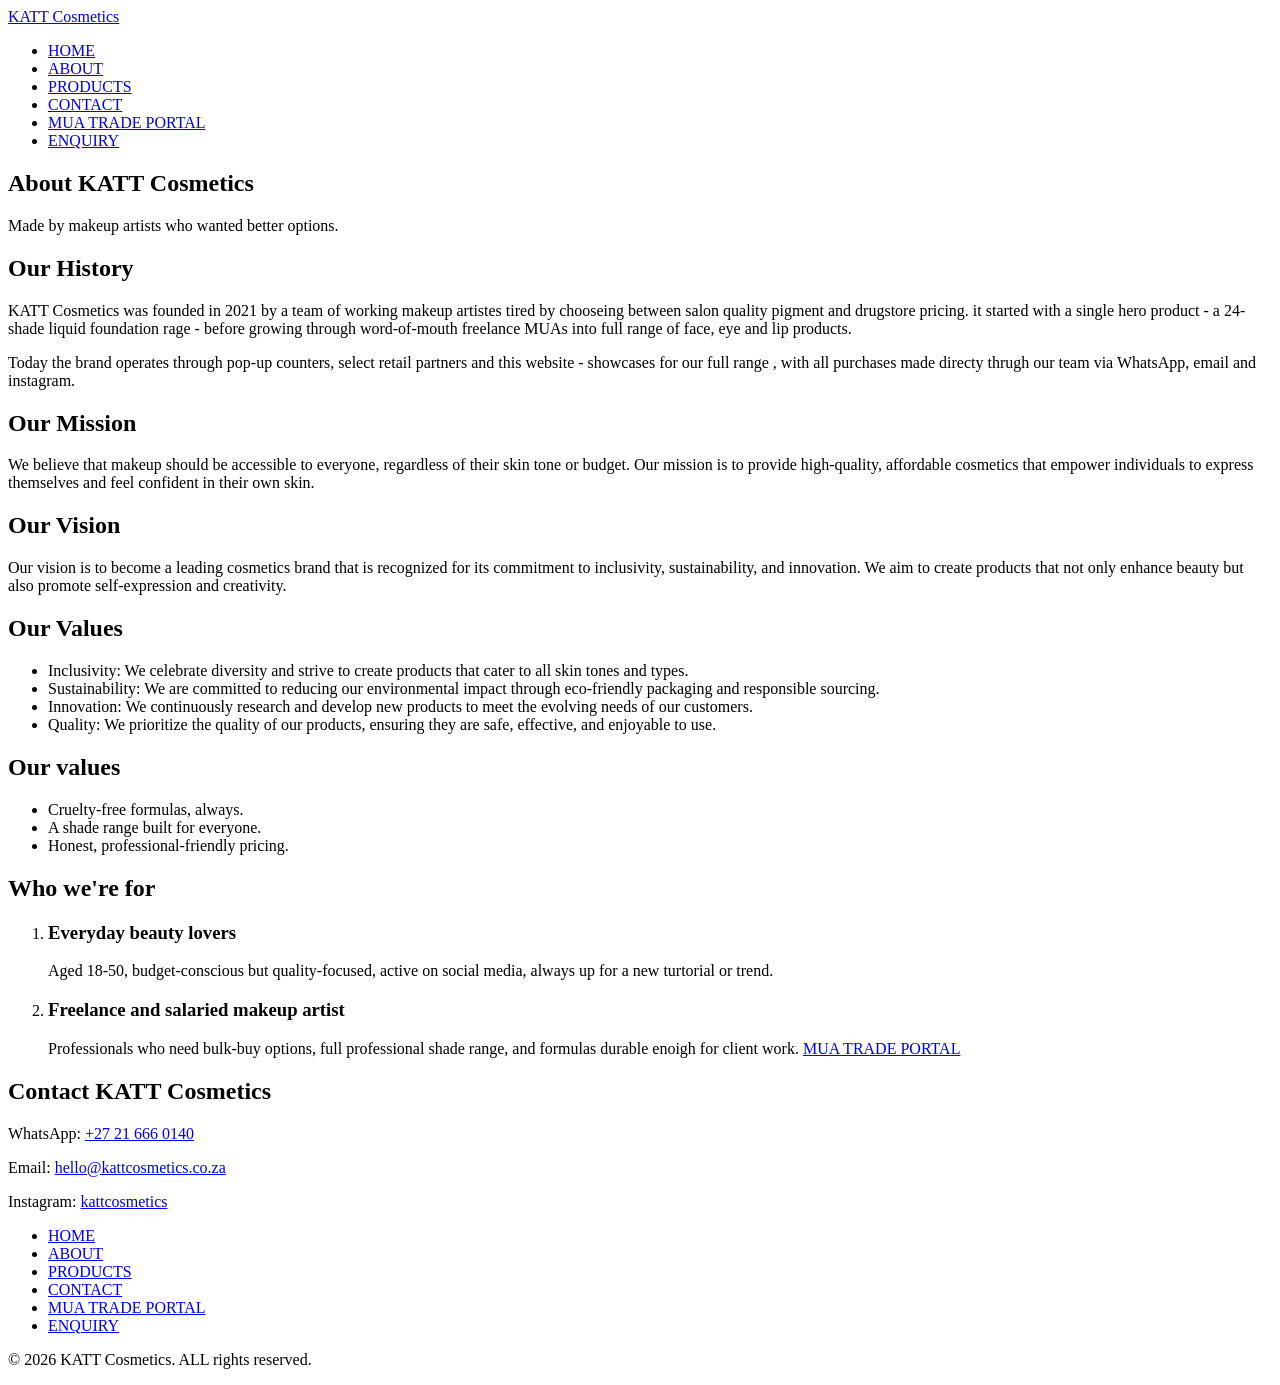
==== pages/about.html @ a2c9acd8 "Fix navigation paths and add wishlist functionality in the folder pages i add the html code for my w" ====
<!DOCTYPE html>
<html lang="en">
<head>
    <meta charset="UTF-8">
    <meta name="viewport" content="width=device-width, initial-scale=1.0">
    <title>About Us KATT COSmetics</title>
    <meta name="description" content="About KATT Cosmetics - our story, our mission, and our values"/>
</head>
<body>
    <header>
        <a href="/index.html">KATT Cosmetics</a>
        <nav aria-label="Primary navigation">
            <ul>
                <li><a href="../index.html">HOME</a></li>
                <li><a href="about.html" aria-current="page">ABOUT</a></li>
                <li><a href="product.html">PRODUCTS</a></li>
                <li><a href="contact.html">CONTACT</a></li>
                <li><a href="muatradeportal.html">MUA TRADE PORTAL</a></li>
                <li><a href="enquiry.html">ENQUIRY</a></li>
            </ul>
        </nav>
    </header>
    <main>
        <section aria-labelledby="about-heading">
            <h1 if="about-heading">About KATT Cosmetics</h1>
            <p>Made by makeup artists who wanted better options.</p>
        </section>
        <section aria-labelledby="history-heading">
            <h2 if="history-heding">Our History</h2>
            <p>KATT Cosmetics was founded in 2021 by a team of working makeup artistes tired by chooseing between salon quality pigment and drugstore pricing. it started with a single hero product - a 24-shade liquid foundation rage - before growing through word-of-mouth freelance MUAs into full range of face, eye and lip products.</p>
                <p>
                    Today the brand operates through pop-up counters, select retail partners and this website - showcases for our full range , with all purchases made directy thrugh our team via WhatsApp, email and instagram.
                </p>
        </section>
        <section aria-labelledby="mission-heading">
            <h2 if="mission-heading">Our Mission</h2>
            <p>We believe that makeup should be accessible to everyone, regardless of their skin tone or budget. Our mission is to provide high-quality, affordable cosmetics that empower individuals to express themselves and feel confident in their own skin.</p>
        </section>
        <section aria-labelledby="vision-heading">
            <h2 if="vision-heading">Our Vision</h2>
            <p>Our vision is to become a leading cosmetics brand that is recognized for its commitment to inclusivity, sustainability, and innovation. We aim to create products that not only enhance beauty but also promote self-expression and creativity.</p>
        </section>
        <section aria-labelledby="values-heading">
            <h2 if="values-heading">Our Values</h2>
            <ul>
                <li>Inclusivity: We celebrate diversity and strive to create products that cater to all skin tones and types.</li>
                <li>Sustainability: We are committed to reducing our environmental impact through eco-friendly packaging and responsible sourcing.</li>
                <li>Innovation: We continuously research and develop new products to meet the evolving needs of our customers.</li>
                <li>Quality: We prioritize the quality of our products, ensuring they are safe, effective, and enjoyable to use.</li>
            </ul>
        </section>
        <section aria-labelledby="audience-heading">
            <h2 id="values-heading">Our values</h2>
            <ul>
                <li>
                    Cruelty-free formulas, always.
                </li>
                <li>
                    A shade range built for everyone.
                </li>
                <li>
                    Honest, professional-friendly pricing.
                </li>
            </ul>
            
        </section>
        <section aria-labelledby="=audience-heading">
            <h2 id="audience-heading">Who we're for</h2>
            <ol>
                <li>
                    <article>
                        <h3>Everyday beauty lovers</h3>
                        <p>Aged 18-50, budget-conscious but quality-focused, active on social media, always up for a new turtorial or trend.</p>
                    </article>
                </li>
                <li>
                    <article>
                        <h3>Freelance and salaried makeup artist</h3>
                        <p>
                            Professionals who need bulk-buy options, full professional shade range, and formulas durable enoigh for client work. <a href="pages/muatradeportal.html">MUA TRADE PORTAL</a>
                        </p>
                    </article>
                </li>
            </ol>
        </section>
        <main>
            <footer>
                <section aria-labelledby="footer-contact-heading">
                    <h2 id="footer-contact-heading">Contact KATT Cosmetics</h2>
                    <p>
                        WhatsApp: <a href="https://wa.me/27216660140">+27 21 666 0140</a>
                    </p>
                    <p>Email: <a href="malito:hello@kattcosmetics.co.za">hello@kattcosmetics.co.za</a>
                    </p>
                    <p>Instagram: <a href="https://www.instagram.com/kattcosmetics">kattcosmetics</a></p>
                </section>
                <nav aria-labelledby="Footer navigation">
                    <ul>
                        <li><a href="/index.html">HOME</a></li>
                       <li><a href="about.html">ABOUT</a></li>
                       <li><a href="product.html">PRODUCTS</a></li>
                       <li><a href="contact.html">CONTACT</a></li>
                       <li><a href="muatradeportal.html">MUA TRADE PORTAL</a></li>
                       <li><a href="enquiry.html">ENQUIRY</a></li>
                
                    </ul>
                </nav>
                <p>&copy; 2026 KATT Cosmetics. ALL rights reserved.</p>
            </footer>
            <script src="../assets/js/wishlist.js"></script>
        </main>
        
</body>
</html>
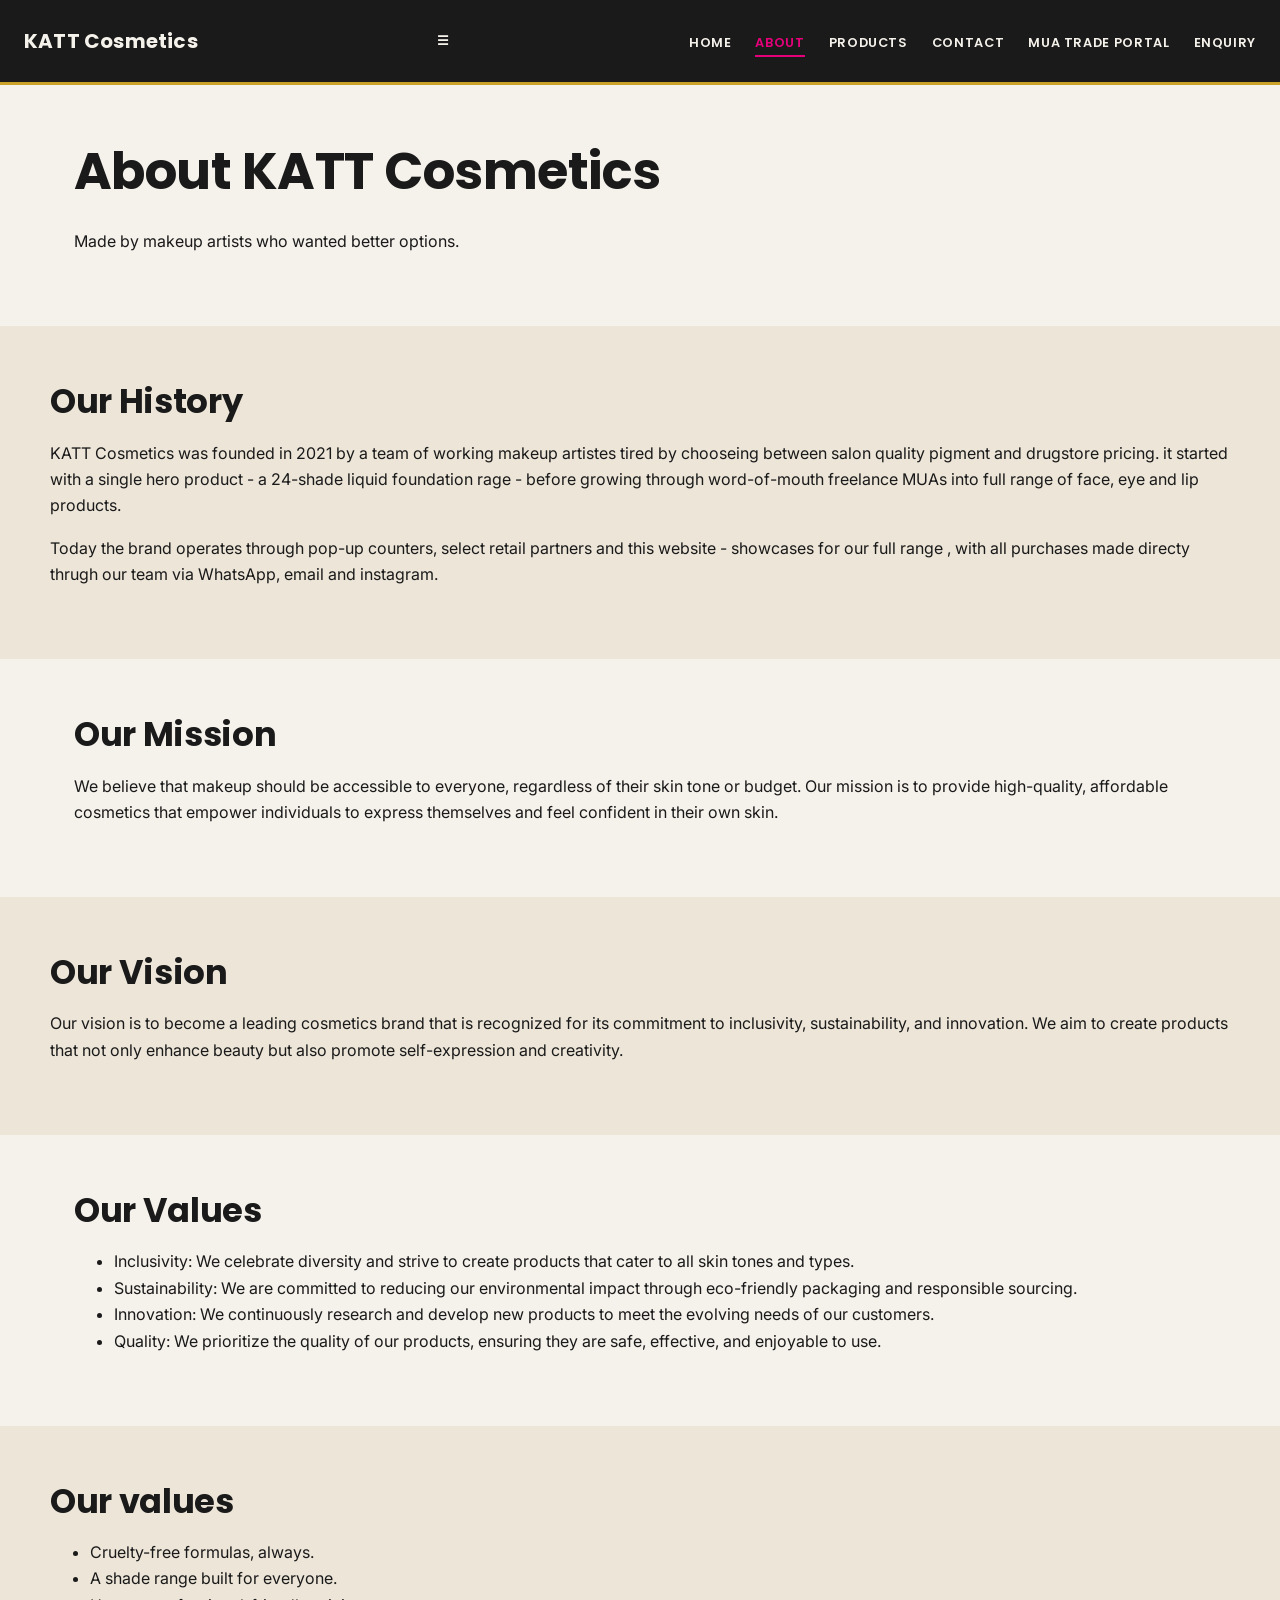
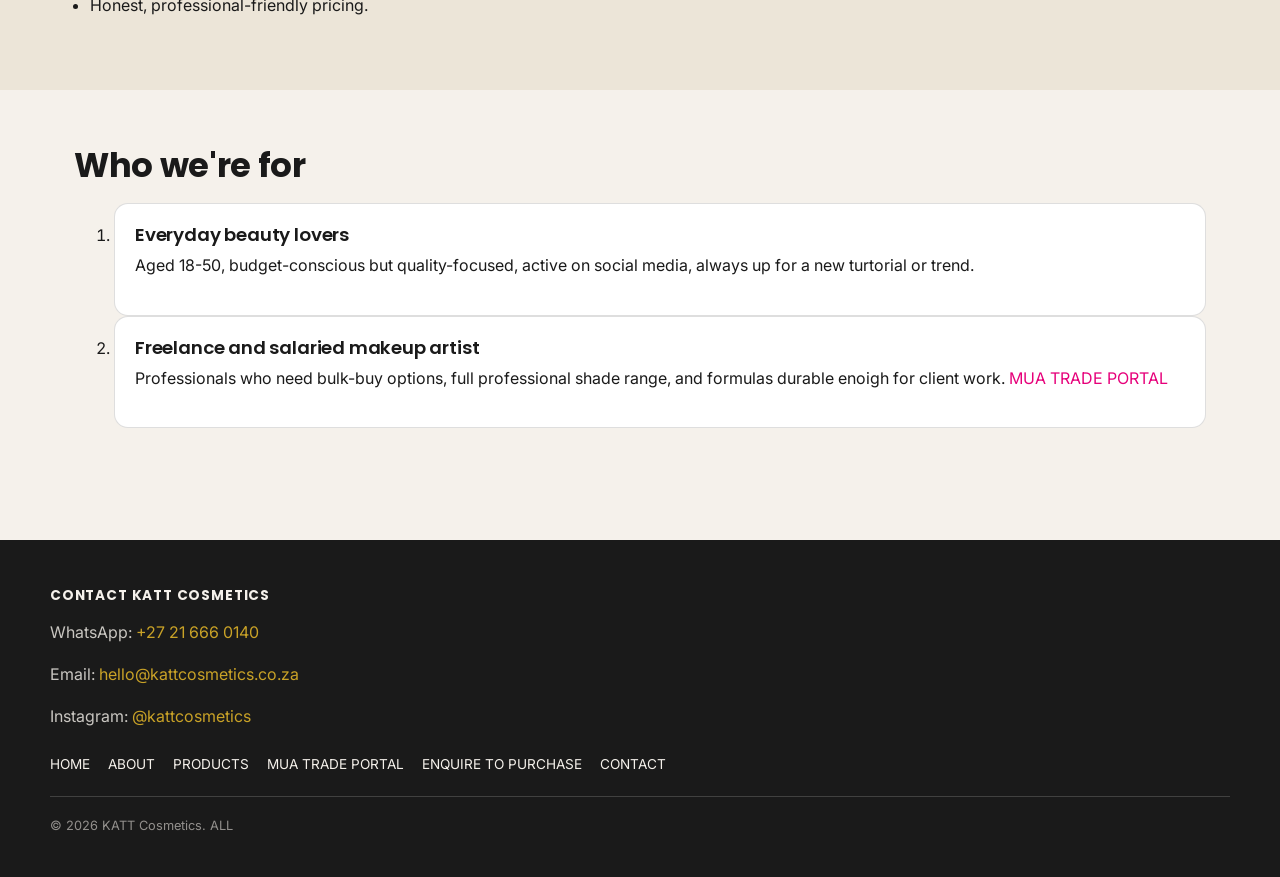
==== commit 0ebbc04c: "fixed part 1 mistakes and continued with part 2 KATT cosmetics" ====
--- a/pages/about.html
+++ b/pages/about.html
@@ -5,11 +5,17 @@
     <meta name="viewport" content="width=device-width, initial-scale=1.0">
     <title>About Us KATT COSmetics</title>
     <meta name="description" content="About KATT Cosmetics - our story, our mission, and our values"/>
+    <link rel="preconnect" href="https://fonts.googleapis.com">
+    <link href="https://fonts.googleapis.com/css2?family=Poppins:wght@600;700&family=Inter:wght@400;500;600&display=swap" rel="stylesheet">
+    <link rel="stylesheet" href="../assets/css/style.css">
 </head>
 <body>
+    <!-- ============ HEADER: site logo + primary navigation ============ -->
     <header>
-        <a href="/index.html">KATT Cosmetics</a>
-        <nav aria-label="Primary navigation">
+        <a href="../index.html">KATT Cosmetics</a>
+        <!-- Hamburger button: hidden on desktop, shown below the 768px breakpoint (see CSS) -->
+        <button type="button" class="nav-toggle" aria-label="Toggle navigation" aria-expanded="false" aria-controls="primary-nav">☰</button>
+        <nav aria-label="Primary navigation" id="primary-nav">
             <ul>
                 <li><a href="../index.html">HOME</a></li>
                 <li><a href="about.html" aria-current="page">ABOUT</a></li>
@@ -21,10 +27,12 @@
         </nav>
     </header>
     <main>
+        <!-- INTRO: short one-line brand statement -->
         <section aria-labelledby="about-heading">
             <h1 if="about-heading">About KATT Cosmetics</h1>
             <p>Made by makeup artists who wanted better options.</p>
         </section>
+        <!-- HISTORY: founding story, 2021 -> today -->
         <section aria-labelledby="history-heading">
             <h2 if="history-heding">Our History</h2>
             <p>KATT Cosmetics was founded in 2021 by a team of working makeup artistes tired by chooseing between salon quality pigment and drugstore pricing. it started with a single hero product - a 24-shade liquid foundation rage - before growing through word-of-mouth freelance MUAs into full range of face, eye and lip products.</p>
@@ -32,14 +40,17 @@
                     Today the brand operates through pop-up counters, select retail partners and this website - showcases for our full range , with all purchases made directy thrugh our team via WhatsApp, email and instagram.
                 </p>
         </section>
+        <!-- MISSION -->
         <section aria-labelledby="mission-heading">
             <h2 if="mission-heading">Our Mission</h2>
             <p>We believe that makeup should be accessible to everyone, regardless of their skin tone or budget. Our mission is to provide high-quality, affordable cosmetics that empower individuals to express themselves and feel confident in their own skin.</p>
         </section>
+        <!-- VISION -->
         <section aria-labelledby="vision-heading">
             <h2 if="vision-heading">Our Vision</h2>
             <p>Our vision is to become a leading cosmetics brand that is recognized for its commitment to inclusivity, sustainability, and innovation. We aim to create products that not only enhance beauty but also promote self-expression and creativity.</p>
         </section>
+        <!-- VALUES (long list) -->
         <section aria-labelledby="values-heading">
             <h2 if="values-heading">Our Values</h2>
             <ul>
@@ -64,6 +75,7 @@
             </ul>
             
         </section>
+        <!-- TARGET AUDIENCE: two customer groups this site is designed for -->
         <section aria-labelledby="=audience-heading">
             <h2 id="audience-heading">Who we're for</h2>
             <ol>
@@ -77,37 +89,39 @@
                     <article>
                         <h3>Freelance and salaried makeup artist</h3>
                         <p>
-                            Professionals who need bulk-buy options, full professional shade range, and formulas durable enoigh for client work. <a href="pages/muatradeportal.html">MUA TRADE PORTAL</a>
+                            Professionals who need bulk-buy options, full professional shade range, and formulas durable enoigh for client work. <a href="muatradeportal.html">MUA TRADE PORTAL</a>
                         </p>
                     </article>
                 </li>
             </ol>
         </section>
         <main>
+            <!-- ============ FOOTER: contact details + secondary navigation ============ -->
             <footer>
                 <section aria-labelledby="footer-contact-heading">
                     <h2 id="footer-contact-heading">Contact KATT Cosmetics</h2>
                     <p>
                         WhatsApp: <a href="https://wa.me/27216660140">+27 21 666 0140</a>
                     </p>
-                    <p>Email: <a href="malito:hello@kattcosmetics.co.za">hello@kattcosmetics.co.za</a>
+                    <p>Email: <a href="mailto:hello@kattcosmetics.co.za">hello@kattcosmetics.co.za</a>
                     </p>
-                    <p>Instagram: <a href="https://www.instagram.com/kattcosmetics">kattcosmetics</a></p>
+                    <p>Instagram: <a href="https://www.instagram.com/kattcosmetics/">@kattcosmetics</a></p>
                 </section>
                 <nav aria-labelledby="Footer navigation">
                     <ul>
-                        <li><a href="/index.html">HOME</a></li>
-                       <li><a href="about.html">ABOUT</a></li>
-                       <li><a href="product.html">PRODUCTS</a></li>
-                       <li><a href="contact.html">CONTACT</a></li>
-                       <li><a href="muatradeportal.html">MUA TRADE PORTAL</a></li>
-                       <li><a href="enquiry.html">ENQUIRY</a></li>
+                        <li><a href="../index.html">HOME</a></li>
+                        <li><a href="about.html">ABOUT</a></li>
+                        <li><a href="product.html">PRODUCTS</a></li>
+                        <li><a href="muatradeportal.html">MUA TRADE PORTAL</a></li>
+                        <li><a href="enquiry.html">ENQUIRE TO PURCHASE</a></li>
+                        <li><a href="contact.html">CONTACT</a></li>
                 
                     </ul>
                 </nav>
-                <p>&copy; 2026 KATT Cosmetics. ALL rights reserved.</p>
+                <p>&copy; 2026 KATT Cosmetics. ALL </p>
             </footer>
-            <script src="../assets/js/wishlist.js"></script>
+            <!-- Wishlist functionality only — no purchasing/cart logic on this page -->
+            <script src="../js/script.js"></script>
         </main>
         
 </body>
--- a/assets/css/style.css
+++ b/assets/css/style.css
@@ -0,0 +1,452 @@
+/* ============================================================
+   KATT Cosmetics — Part 2 Stylesheet
+   Applies visual design on top of the existing semantic HTML.
+   No HTML structure changes required for this file to work.
+   ============================================================ */
+
+:root {
+  --black: #1a1a1a;
+  --black-soft: #262220;
+  --cream: #f5f1eb;
+  --cream-dim: #ece5d8;
+  --pink: #e6007a;
+  --pink-dim: #ffe1ef;
+  --gold: #c9a227;
+  /* Brand palette: black + cream for an editorial, backstage-beauty feel;
+     hot pink and gold as accent colours for CTAs and highlights, matching
+     the mood board described in the Part 1 proposal (Section 5: Design & UX). */
+  --line: rgba(26, 26, 26, 0.14);
+  --line-on-dark: rgba(245, 241, 235, 0.18);
+  --font-display: "Poppins", "Segoe UI", sans-serif;
+  --font-body: "Inter", "Segoe UI", sans-serif;
+  --max-width: 1180px;
+}
+
+* { box-sizing: border-box; }
+html { scroll-behavior: smooth; }
+
+body {
+  margin: 0;
+  font-family: var(--font-body);
+  color: var(--black);
+  background: var(--cream);
+  line-height: 1.65;
+  -webkit-font-smoothing: antialiased;
+}
+
+img { max-width: 100%; display: block; }
+a { color: var(--pink); text-decoration: none; }
+a:hover { text-decoration: underline; }
+
+h1, h2, h3 {
+  font-family: var(--font-display);
+  font-weight: 700;
+  line-height: 1.2;
+  letter-spacing: -0.01em;
+  margin: 0 0 0.5em;
+  color: var(--black);
+}
+h1 { font-size: clamp(2.1rem, 4.5vw, 3.2rem); }
+h2 { font-size: clamp(1.5rem, 3vw, 2.1rem); }
+h3 { font-size: 1.15rem; font-weight: 600; }
+
+p { margin: 0 0 1em; }
+
+/* ---------- Header ----------
+   Sticky so navigation stays reachable while scrolling long pages
+   (About, Contact) — gold border-bottom ties it to the accent colour. */
+header {
+  background: var(--black);
+  padding: 18px 24px;
+  display: flex;
+  flex-wrap: wrap;
+  align-items: center;
+  justify-content: space-between;
+  gap: 16px;
+  position: sticky;
+  top: 0;
+  z-index: 20;
+  border-bottom: 3px solid var(--gold);
+}
+
+header > a {
+  font-family: var(--font-display);
+  font-weight: 700;
+  font-size: 1.25rem;
+  color: var(--cream);
+  text-decoration: none;
+  letter-spacing: 0.01em;
+}
+header > a:hover { color: var(--pink); text-decoration: none; }
+
+header nav ul {
+  list-style: none;
+  display: flex;
+  flex-wrap: wrap;
+  gap: 24px;
+  margin: 0;
+  padding: 0;
+}
+
+header nav a {
+  color: var(--cream);
+  text-decoration: none;
+  font-family: var(--font-display);
+  font-size: 0.8rem;
+  font-weight: 600;
+  text-transform: uppercase;
+  letter-spacing: 0.05em;
+  padding-bottom: 4px;
+  border-bottom: 2px solid transparent;
+}
+header nav a:hover,
+header nav a[aria-current="page"] {
+  border-bottom-color: var(--pink);
+  color: var(--pink);
+}
+
+/* ---------- Main content rhythm ----------
+   Alternating background (cream / cream-dim) on every second <section>
+   gives visual separation between content blocks without needing extra
+   wrapper <div>s in the HTML — keeps the markup semantic and lean. */
+main {
+  display: block;
+}
+
+main > section,
+body > section {
+  max-width: var(--max-width);
+  margin: 0 auto;
+  padding: 56px 24px;
+}
+
+main > section:nth-of-type(even) {
+  background: var(--cream-dim);
+  max-width: none;
+}
+main > section:nth-of-type(even) > * {
+  max-width: var(--max-width);
+  margin-left: auto;
+  margin-right: auto;
+}
+
+/* Hero — first section on the homepage */
+section[aria-labelledby="hero-heading"] {
+  background: var(--black);
+  color: var(--cream);
+  max-width: none;
+  padding: 80px 24px;
+}
+section[aria-labelledby="hero-heading"] > * {
+  max-width: var(--max-width);
+  margin-left: auto;
+  margin-right: auto;
+}
+section[aria-labelledby="hero-heading"] h1 { color: var(--cream); }
+section[aria-labelledby="hero-heading"] a { color: var(--gold); }
+
+/* ---------- Lists of cards (categories, featured products, benefits) ----------
+   Targets any <ul> whose <li> contains an <article> — this lets the same
+   card styling apply across the homepage categories, featured products,
+   trade benefits, and related products without repeating a class name
+   on every single instance in the HTML. */
+main ul:has(> li > article) {
+  list-style: none;
+  margin: 0;
+  padding: 0;
+  display: grid;
+  grid-template-columns: repeat(auto-fit, minmax(220px, 1fr));
+  gap: 20px;
+}
+
+main li > article {
+  background: #fff;
+  border: 1px solid var(--line);
+  border-radius: 14px;
+  padding: 20px;
+  transition: transform 0.15s ease, box-shadow 0.15s ease;
+}
+main li > article:hover {
+  transform: translateY(-3px);
+  box-shadow: 0 10px 22px rgba(26, 26, 26, 0.09);
+}
+
+main li > article figure {
+  margin: 0 0 14px;
+  aspect-ratio: 1 / 1;
+  overflow: hidden;
+  border-radius: 10px;
+  background: var(--pink-dim);
+}
+main li > article figure img {
+  width: 100%;
+  height: 100%;
+  object-fit: cover;
+}
+main li > article figcaption {
+  font-size: 0.75rem;
+  color: #6b655c;
+  margin-top: 6px;
+}
+
+main li > article h3 { margin-bottom: 6px; }
+
+/* ---------- Buttons ----------
+   .wishlist-btn is styled separately from other buttons (pink outline,
+   not solid black) so it reads as a secondary action next to "buy"-style
+   links, and aria-pressed="true" gives it a filled state once saved. */
+button,
+.wishlist-btn {
+  font-family: var(--font-display);
+  font-weight: 600;
+  font-size: 0.82rem;
+  text-transform: uppercase;
+  letter-spacing: 0.04em;
+  border-radius: 999px;
+  border: 2px solid var(--black);
+  background: var(--black);
+  color: var(--cream);
+  padding: 11px 22px;
+  cursor: pointer;
+  transition: transform 0.15s ease, background 0.15s ease;
+}
+button:hover { transform: translateY(-2px); }
+
+.wishlist-btn {
+  background: transparent;
+  border-color: var(--pink);
+  color: var(--pink);
+  margin-top: 10px;
+}
+.wishlist-btn:hover { background: var(--pink); color: #fff; }
+.wishlist-btn[aria-pressed="true"] {
+  background: var(--pink);
+  color: #fff;
+}
+
+form button[type="submit"] {
+  background: var(--pink);
+  border-color: var(--pink);
+}
+
+/* ---------- Forms ---------- */
+form {
+  max-width: 640px;
+  background: #fff;
+  border: 1px solid var(--line);
+  border-radius: 16px;
+  padding: 28px;
+}
+
+form p { margin: 0 0 18px; }
+
+label {
+  display: block;
+  font-family: var(--font-display);
+  font-weight: 600;
+  font-size: 0.78rem;
+  text-transform: uppercase;
+  letter-spacing: 0.04em;
+  margin-bottom: 6px;
+}
+
+input, select, textarea {
+  width: 100%;
+  font-family: var(--font-body);
+  font-size: 1rem;
+  padding: 11px 13px;
+  border: 1.5px solid var(--line);
+  border-radius: 8px;
+  background: var(--cream);
+  color: var(--black);
+}
+input:focus, select:focus, textarea:focus {
+  outline: 3px solid var(--pink-dim);
+  border-color: var(--pink);
+}
+textarea { resize: vertical; min-height: 120px; }
+
+/* ---------- Definition lists (contact details, product details) ---------- */
+dl {
+  display: grid;
+  grid-template-columns: max-content 1fr;
+  gap: 10px 20px;
+  background: #fff;
+  border: 1px solid var(--line);
+  border-radius: 14px;
+  padding: 24px;
+  max-width: 560px;
+}
+dt {
+  font-family: var(--font-display);
+  font-weight: 700;
+  font-size: 0.82rem;
+  text-transform: uppercase;
+  letter-spacing: 0.04em;
+  color: var(--gold);
+}
+dd { margin: 0; }
+
+/* ---------- Details / FAQ ---------- */
+details {
+  background: #fff;
+  border: 1px solid var(--line);
+  border-radius: 12px;
+  padding: 16px 20px;
+  margin-bottom: 12px;
+}
+summary {
+  font-family: var(--font-display);
+  font-weight: 600;
+  cursor: pointer;
+  list-style: none;
+}
+summary::-webkit-details-marker { display: none; }
+summary::before {
+  content: "+ ";
+  color: var(--pink);
+  font-weight: 700;
+}
+details[open] summary::before { content: "– "; }
+details p { margin-top: 12px; margin-bottom: 0; }
+
+/* ---------- Table (store locator) ----------
+   Real semantic <table> markup (not a styled grid of <div>s) so the data
+   stays accessible and machine-readable — addresses Part 1 feedback about
+   making better use of HTML elements. */
+table {
+  width: 100%;
+  border-collapse: collapse;
+  background: #fff;
+  border-radius: 12px;
+  overflow: hidden;
+  border: 1px solid var(--line);
+}
+caption {
+  text-align: left;
+  font-family: var(--font-display);
+  font-weight: 600;
+  padding: 12px 4px;
+  color: #6b655c;
+  font-size: 0.85rem;
+}
+th, td {
+  text-align: left;
+  padding: 12px 16px;
+  border-bottom: 1px solid var(--line);
+}
+th {
+  background: var(--black);
+  color: var(--cream);
+  font-family: var(--font-display);
+  text-transform: uppercase;
+  font-size: 0.75rem;
+  letter-spacing: 0.05em;
+}
+tbody tr:hover { background: var(--pink-dim); }
+
+/* ---------- Breadcrumb ---------- */
+nav[aria-label="Breadcrumb"] {
+  max-width: var(--max-width);
+  margin: 24px auto 0;
+  padding: 0 24px;
+}
+nav[aria-label="Breadcrumb"] ol {
+  list-style: none;
+  display: flex;
+  flex-wrap: wrap;
+  gap: 8px;
+  padding: 0;
+  margin: 0;
+  font-size: 0.85rem;
+  color: #6b655c;
+}
+nav[aria-label="Breadcrumb"] li:not(:last-child)::after {
+  content: "/";
+  margin-left: 8px;
+  color: var(--line);
+}
+nav[aria-label="Breadcrumb"] li[aria-current="page"] {
+  color: var(--black);
+  font-weight: 600;
+}
+
+/* ---------- Product article (single product page) ---------- */
+main > article[aria-labelledby="product-heading"] {
+  max-width: var(--max-width);
+  margin: 0 auto;
+  padding: 32px 24px 0;
+}
+main > article figure {
+  max-width: 420px;
+  border-radius: 16px;
+  overflow: hidden;
+  background: var(--pink-dim);
+  margin-bottom: 20px;
+}
+main > article figcaption {
+  font-size: 0.85rem;
+  color: #6b655c;
+  margin-top: 8px;
+}
+main > article > p:nth-of-type(1) {
+  font-family: var(--font-display);
+  font-weight: 700;
+  font-size: 1.4rem;
+  color: var(--gold);
+}
+
+/* ---------- Footer ---------- */
+footer {
+  background: var(--black);
+  color: rgba(245, 241, 235, 0.8);
+  padding: 48px 24px 28px;
+  margin-top: 40px;
+}
+footer > * {
+  max-width: var(--max-width);
+  margin-left: auto;
+  margin-right: auto;
+}
+footer h2 {
+  color: var(--cream);
+  font-size: 0.85rem;
+  text-transform: uppercase;
+  letter-spacing: 0.06em;
+  margin-bottom: 14px;
+}
+footer a { color: var(--gold); }
+footer nav ul {
+  list-style: none;
+  display: flex;
+  flex-wrap: wrap;
+  gap: 18px;
+  padding: 0;
+  margin: 20px 0;
+}
+footer nav a {
+  color: var(--cream);
+  font-size: 0.85rem;
+  text-decoration: none;
+}
+footer nav a:hover { color: var(--pink); }
+footer > p:last-child {
+  font-size: 0.8rem;
+  border-top: 1px solid var(--line-on-dark);
+  padding-top: 18px;
+  margin-top: 10px;
+  color: rgba(245, 241, 235, 0.55);
+}
+
+/* ---------- Responsive breakpoint ----------
+   Single breakpoint for now: below 700px the header nav stacks vertically
+   and the contact-details <dl> drops to one column instead of two. */
+@media (max-width: 700px) {
+  header { flex-direction: column; align-items: flex-start; }
+  header nav ul { gap: 14px; }
+  dl { grid-template-columns: 1fr; }
+}
+
+@media (prefers-reduced-motion: reduce) {
+  * { transition: none !important; scroll-behavior: auto !important; }
+}
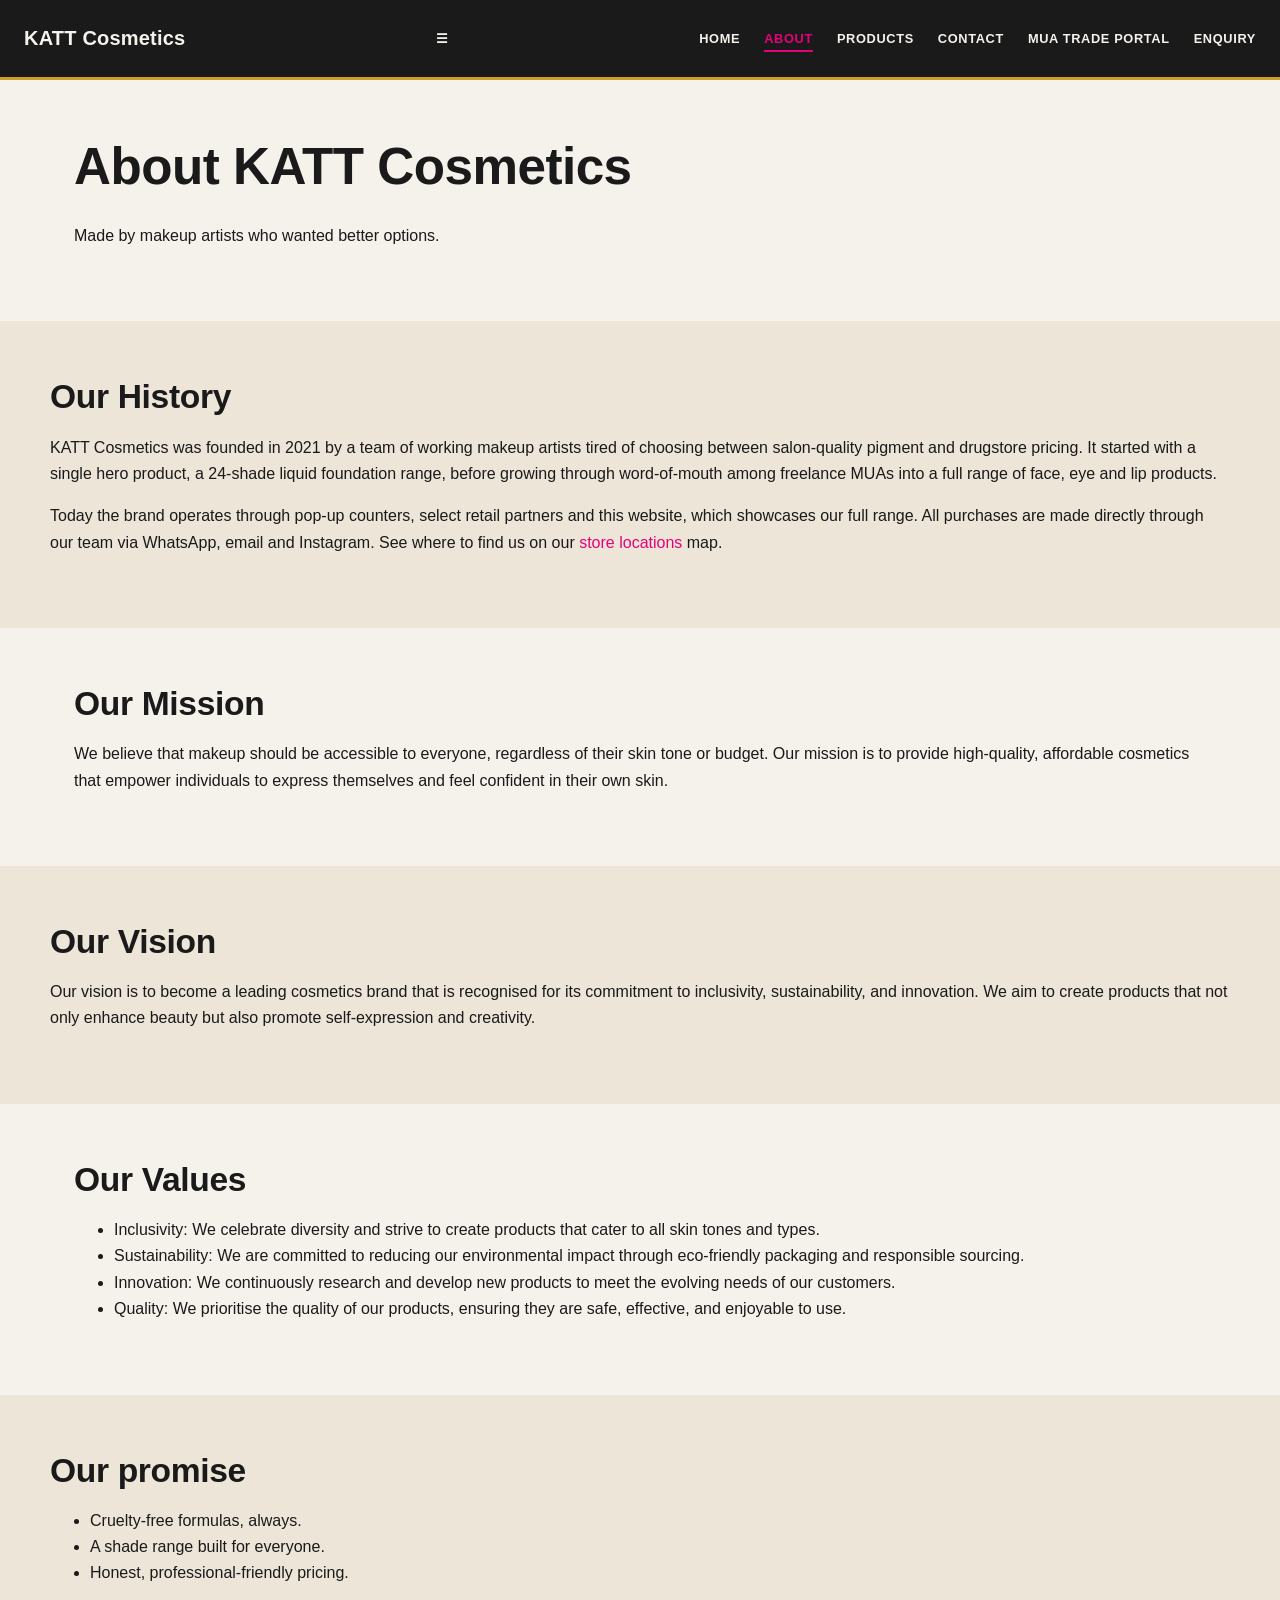
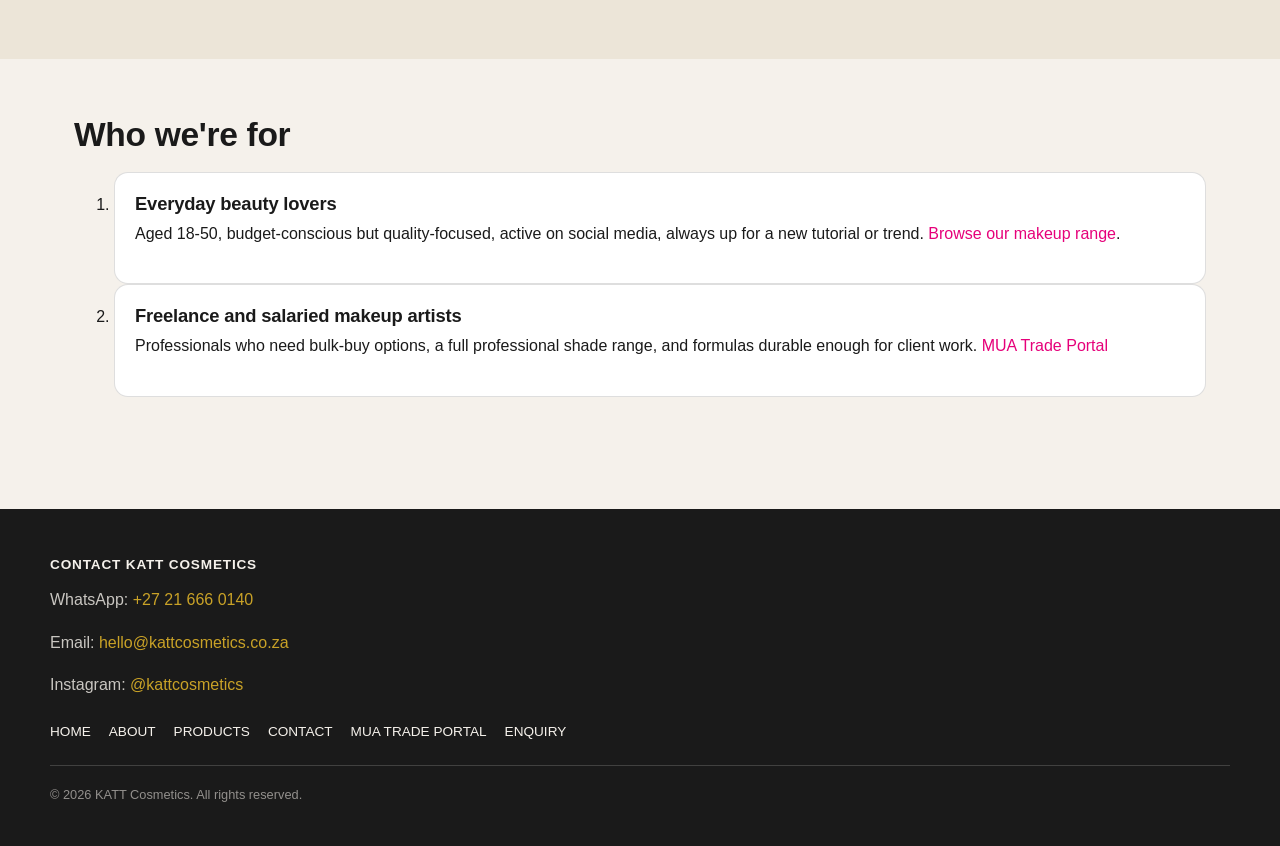
==== commit 4437199f: "re-did my about.html" ====
--- a/pages/about.html
+++ b/pages/about.html
@@ -3,18 +3,33 @@
 <head>
     <meta charset="UTF-8">
     <meta name="viewport" content="width=device-width, initial-scale=1.0">
-    <title>About Us KATT COSmetics</title>
-    <meta name="description" content="About KATT Cosmetics - our story, our mission, and our values"/>
+    <title>About KATT Cosmetics | Cruelty-Free Professional Makeup</title>
+    <meta name="description" content="Learn the story, mission and values behind KATT Cosmetics: cruelty-free professional makeup made by working makeup artists for everyone.">
+    <meta name="robots" content="index, follow">
+    <meta name="referrer" content="strict-origin-when-cross-origin">
+    <meta http-equiv="Content-Security-Policy" content="default-src 'self'; script-src 'self'; style-src 'self' 'unsafe-inline' https://fonts.googleapis.com; font-src https://fonts.gstatic.com; img-src 'self' data: https://tile.openstreetmap.org; connect-src 'self' https://formspree.io; object-src 'none'; base-uri 'self'">
+    <link rel="canonical" href="https://kuhle-tiki.github.io/KATTCosmetics/pages/about.html">
+    <link rel="icon" href="data:image/svg+xml,%3Csvg xmlns='http://www.w3.org/2000/svg' viewBox='0 0 100 100'%3E%3Crect width='100' height='100' rx='20' fill='%231a1a1a'/%3E%3Ctext x='50' y='72' font-size='64' text-anchor='middle' fill='%23e6007a' font-family='Arial' font-weight='700'%3EK%3C/text%3E%3C/svg%3E">
+    <!-- Open Graph tags: control how the page looks when shared on social media -->
+    <meta property="og:type" content="website">
+    <meta property="og:site_name" content="KATT Cosmetics">
+    <meta property="og:title" content="About KATT Cosmetics | Cruelty-Free Professional Makeup">
+    <meta property="og:description" content="Learn the story, mission and values behind KATT Cosmetics: cruelty-free professional makeup made by working makeup artists for everyone.">
+    <meta property="og:url" content="https://kuhle-tiki.github.io/KATTCosmetics/pages/about.html">
+    <meta property="og:image" content="https://kuhle-tiki.github.io/KATTCosmetics/assets/images/matte-foundation.webp">
     <link rel="preconnect" href="https://fonts.googleapis.com">
+    <link rel="preconnect" href="https://fonts.gstatic.com" crossorigin>
     <link href="https://fonts.googleapis.com/css2?family=Poppins:wght@600;700&family=Inter:wght@400;500;600&display=swap" rel="stylesheet">
     <link rel="stylesheet" href="../assets/css/style.css">
+    <link rel="stylesheet" href="../assets/css/part3.css">
 </head>
 <body>
+    <a class="skip-link" href="#main-content">Skip to main content</a>
     <!-- ============ HEADER: site logo + primary navigation ============ -->
     <header>
         <a href="../index.html">KATT Cosmetics</a>
-        <!-- Hamburger button: hidden on desktop, shown below the 768px breakpoint (see CSS) -->
-        <button type="button" class="nav-toggle" aria-label="Toggle navigation" aria-expanded="false" aria-controls="primary-nav">☰</button>
+        <!-- Hamburger button: hidden on desktop, shown below 700px (see part3.css), toggled by enhancements.js -->
+        <button type="button" class="nav-toggle" aria-label="Toggle navigation" aria-expanded="false" aria-controls="primary-nav">&#9776;</button>
         <nav aria-label="Primary navigation" id="primary-nav">
             <ul>
                 <li><a href="../index.html">HOME</a></li>
@@ -26,103 +41,87 @@
             </ul>
         </nav>
     </header>
-    <main>
+    <main id="main-content">
         <!-- INTRO: short one-line brand statement -->
         <section aria-labelledby="about-heading">
-            <h1 if="about-heading">About KATT Cosmetics</h1>
+            <h1 id="about-heading">About KATT Cosmetics</h1>
             <p>Made by makeup artists who wanted better options.</p>
         </section>
         <!-- HISTORY: founding story, 2021 -> today -->
         <section aria-labelledby="history-heading">
-            <h2 if="history-heding">Our History</h2>
-            <p>KATT Cosmetics was founded in 2021 by a team of working makeup artistes tired by chooseing between salon quality pigment and drugstore pricing. it started with a single hero product - a 24-shade liquid foundation rage - before growing through word-of-mouth freelance MUAs into full range of face, eye and lip products.</p>
-                <p>
-                    Today the brand operates through pop-up counters, select retail partners and this website - showcases for our full range , with all purchases made directy thrugh our team via WhatsApp, email and instagram.
-                </p>
+            <h2 id="history-heading">Our History</h2>
+            <p>KATT Cosmetics was founded in 2021 by a team of working makeup artists tired of choosing between salon-quality pigment and drugstore pricing. It started with a single hero product, a 24-shade liquid foundation range, before growing through word-of-mouth among freelance MUAs into a full range of face, eye and lip products.</p>
+            <p>Today the brand operates through pop-up counters, select retail partners and this website, which showcases our full range. All purchases are made directly through our team via WhatsApp, email and Instagram. See where to find us on our <a href="contact.html#stores">store locations</a> map.</p>
         </section>
         <!-- MISSION -->
         <section aria-labelledby="mission-heading">
-            <h2 if="mission-heading">Our Mission</h2>
+            <h2 id="mission-heading">Our Mission</h2>
             <p>We believe that makeup should be accessible to everyone, regardless of their skin tone or budget. Our mission is to provide high-quality, affordable cosmetics that empower individuals to express themselves and feel confident in their own skin.</p>
         </section>
         <!-- VISION -->
         <section aria-labelledby="vision-heading">
-            <h2 if="vision-heading">Our Vision</h2>
-            <p>Our vision is to become a leading cosmetics brand that is recognized for its commitment to inclusivity, sustainability, and innovation. We aim to create products that not only enhance beauty but also promote self-expression and creativity.</p>
+            <h2 id="vision-heading">Our Vision</h2>
+            <p>Our vision is to become a leading cosmetics brand that is recognised for its commitment to inclusivity, sustainability, and innovation. We aim to create products that not only enhance beauty but also promote self-expression and creativity.</p>
         </section>
-        <!-- VALUES (long list) -->
+        <!-- VALUES -->
         <section aria-labelledby="values-heading">
-            <h2 if="values-heading">Our Values</h2>
+            <h2 id="values-heading">Our Values</h2>
             <ul>
                 <li>Inclusivity: We celebrate diversity and strive to create products that cater to all skin tones and types.</li>
                 <li>Sustainability: We are committed to reducing our environmental impact through eco-friendly packaging and responsible sourcing.</li>
                 <li>Innovation: We continuously research and develop new products to meet the evolving needs of our customers.</li>
-                <li>Quality: We prioritize the quality of our products, ensuring they are safe, effective, and enjoyable to use.</li>
+                <li>Quality: We prioritise the quality of our products, ensuring they are safe, effective, and enjoyable to use.</li>
             </ul>
         </section>
-        <section aria-labelledby="audience-heading">
-            <h2 id="values-heading">Our values</h2>
+        <section aria-labelledby="promise-heading">
+            <h2 id="promise-heading">Our promise</h2>
             <ul>
-                <li>
-                    Cruelty-free formulas, always.
-                </li>
-                <li>
-                    A shade range built for everyone.
-                </li>
-                <li>
-                    Honest, professional-friendly pricing.
-                </li>
+                <li>Cruelty-free formulas, always.</li>
+                <li>A shade range built for everyone.</li>
+                <li>Honest, professional-friendly pricing.</li>
             </ul>
-            
         </section>
         <!-- TARGET AUDIENCE: two customer groups this site is designed for -->
-        <section aria-labelledby="=audience-heading">
+        <section aria-labelledby="audience-heading">
             <h2 id="audience-heading">Who we're for</h2>
             <ol>
                 <li>
                     <article>
                         <h3>Everyday beauty lovers</h3>
-                        <p>Aged 18-50, budget-conscious but quality-focused, active on social media, always up for a new turtorial or trend.</p>
+                        <p>Aged 18-50, budget-conscious but quality-focused, active on social media, always up for a new tutorial or trend. <a href="product.html">Browse our makeup range</a>.</p>
                     </article>
                 </li>
                 <li>
                     <article>
-                        <h3>Freelance and salaried makeup artist</h3>
-                        <p>
-                            Professionals who need bulk-buy options, full professional shade range, and formulas durable enoigh for client work. <a href="muatradeportal.html">MUA TRADE PORTAL</a>
-                        </p>
+                        <h3>Freelance and salaried makeup artists</h3>
+                        <p>Professionals who need bulk-buy options, a full professional shade range, and formulas durable enough for client work. <a href="muatradeportal.html">MUA Trade Portal</a></p>
                     </article>
                 </li>
             </ol>
         </section>
-        <main>
-            <!-- ============ FOOTER: contact details + secondary navigation ============ -->
-            <footer>
-                <section aria-labelledby="footer-contact-heading">
-                    <h2 id="footer-contact-heading">Contact KATT Cosmetics</h2>
-                    <p>
-                        WhatsApp: <a href="https://wa.me/27216660140">+27 21 666 0140</a>
-                    </p>
-                    <p>Email: <a href="mailto:hello@kattcosmetics.co.za">hello@kattcosmetics.co.za</a>
-                    </p>
-                    <p>Instagram: <a href="https://www.instagram.com/kattcosmetics/">@kattcosmetics</a></p>
-                </section>
-                <nav aria-labelledby="Footer navigation">
-                    <ul>
-                        <li><a href="../index.html">HOME</a></li>
-                        <li><a href="about.html">ABOUT</a></li>
-                        <li><a href="product.html">PRODUCTS</a></li>
-                        <li><a href="muatradeportal.html">MUA TRADE PORTAL</a></li>
-                        <li><a href="enquiry.html">ENQUIRE TO PURCHASE</a></li>
-                        <li><a href="contact.html">CONTACT</a></li>
-                
-                    </ul>
-                </nav>
-                <p>&copy; 2026 KATT Cosmetics. ALL </p>
-            </footer>
-            <!-- Wishlist functionality only — no purchasing/cart logic on this page -->
-            <script src="../js/script.js"></script>
-        </main>
-        
+    </main>
+    <!-- ============ FOOTER: contact details + secondary navigation, repeated on every page ============ -->
+    <footer>
+        <section aria-labelledby="footer-contact-heading">
+            <h2 id="footer-contact-heading">Contact KATT Cosmetics</h2>
+            <p>WhatsApp: <a href="https://wa.me/27216660140" rel="noopener noreferrer">+27 21 666 0140</a></p>
+            <p>Email: <a href="mailto:hello@kattcosmetics.co.za">hello@kattcosmetics.co.za</a></p>
+            <p>Instagram: <a href="https://www.instagram.com/kattcosmetics/" rel="noopener noreferrer">@kattcosmetics</a></p>
+        </section>
+        <nav aria-label="Footer navigation">
+            <ul>
+                <li><a href="../index.html">HOME</a></li>
+                <li><a href="about.html">ABOUT</a></li>
+                <li><a href="product.html">PRODUCTS</a></li>
+                <li><a href="contact.html">CONTACT</a></li>
+                <li><a href="muatradeportal.html">MUA TRADE PORTAL</a></li>
+                <li><a href="enquiry.html">ENQUIRY</a></li>
+            </ul>
+        </nav>
+        <p>&copy; 2026 KATT Cosmetics. All rights reserved.</p>
+    </footer>
+    <!-- Scripts are deferred so they never block page rendering -->
+    <script src="../assets/js/wishlist.js" defer></script>
+    <script src="../assets/js/enhancements.js" defer></script>
 </body>
-</html>+</html>
--- a/assets/css/part3.css
+++ b/assets/css/part3.css
@@ -0,0 +1,93 @@
+/* ========================================================
+KaTT Cosmetics - Part 3 stylesheet (loaded after stule.css)
+Navigation toggle, form validation states, results, accordion, lightbox, map, product catalogue and scroll animations.
+Uses the colour tokens defined in style.css (:root).
+======================================================== */
+
+/*----------Mobile Navigation Toggle----------*/
+.nav.toggle { display: none; }
+@media (max-width: 700px)   {
+    .nav-toggle { 
+        display: inline-block; position: absolute: top: 14px; right: 20px;
+        padding: 8px 14 px; font-size: 1.1rem; line-height: 1;
+        background: transparent; border-color: var(--gold); color: var(--cream);
+    }
+    header { position: sticky; top: 0; }  /* keeps absolute toggle anchored to header*/
+    .js-enabled header nav {display: none; width: 100%; }
+    .js-enabled header nav.is-open {display: block; }
+    header nav ul { flex-direction: column; }
+}
+a:focus-visible, button:focus-visible, summary:focus-visible, [role="button"]:focus-visible {
+    outline: 3px solid var(--gold); outline-offset: 2px;
+}
+.skip-link { position: absolute; left: -9999px; top: 0; background: var(--black); padding: 10px 16px; z-index: 100;  }
+.skip-link:focus { left: 8px; top: 8px; }
+.sr-only { position: absolute; width: 1px; height: 1px; overflow: hidden; clip: rect(0 0 0 0); white-space: nowrap; }
+
+/*----------Form Validation States----------*/
+.field-error { display: block; color: #b00020; font-size: 0.85rem; font-weight: 500; margin-top: 6px; min-height: 1em; }
+.is-invalid { border-color: #b00020 !important; background: #fff5f6 !important; }
+.is-valid { border-color: #1f7a4d !important; }
+.char-count { display: block; text-align: right; font-size: 0.78rem; color: #6b655c; }
+.hp-field { position: absolute !important; left: -9999px; width: 1px; height: 1px; overflow: hidden; }
+.form-status { max-width: 640px; margin: 16px 0; padding: 12px 16px; border-radius: 10px; border: 1.5px solid currentColor; font-weight: 500; }
+.form-status.success { color: #1f7a4d; background: #eaf6ef; }
+.form-status.error { color: #b00020; background: #fff5f6; }
+form button[disabled] { opacity: 0.6; cursor: wait; }
+
+/*----------Enquiry / contact result box----------*/
+.result-box { max-width: 760px; margin: 16px 0; padding: 24px; background: #fff; border: 2px solid var(--pink); border-radius: 16px; }
+.result-box h3 { color: var(--pink); }
+.table-scroll { overflow-x: auto; }
+.result-box .total { font-family: var(--font-display); font-weight: 700; margin-top: 14px; }
+.email-preview { white-space: pre-wrap; word-break: break-word; background: var(--cream); border: 1px solid var(--line); border-radius: 10px; padding: 14px; font-family: var(--font-body); font-size: 0.92rem; }
+.result-actions { display: flex; flex-wrap: wrap; gap: 12px; align-items: center; }
+.btn-link { display: inline-block; font-family: var(--font-display); font-weight: 600; font-size: 0.82rem; text-transform: uppercase; letter-spacing: 0.04em; border-radius: 999px; background: var(--pink); color: #fff; padding: 12px 22px; text-decoration: none; }
+.btn-link:hover { text-decoration: none; filter: brightness(1.1); color: #fff; }
+
+/*-----------FAQ Accordion----------*/
+details > :not(summary) { animation: kattFade 0.3s ease; }
+details[open] { border-color: var(--pink); }
+@keyframes kattFade { from { opacity: 0; transform: translateY(-4px); } to { opacity: 1; transform: none; } }
+
+/*----------Lightbox----------*/
+[data-lightbox] img { cursor: zoom-in; }
+.lb-overlay { position: fixed; inset: 0; background: rgba(0, 0, 0, 0.9); display: flex; flex-direction: column; align-items: center; justify-content: center; z-index: 9999; animation: kattFade 0.25s ease; }
+.lb-overlay[hidden] { display: none; }
+.lb-overlay img { max-width: 90vw; max-height: 76vh; width: auto; border-radius: 12px; background: #fff; }
+.lb-caption { color: #fff; margin: 14px 0 0; text-align: center; padding: 0 16px; }
+.lb-btn { position: absolute; width: 48px; height: 48px; padding: 0; border-radius: 50%; border: 0; background: rgba(255, 255, 255, 0.18); color: #fff; font-size: 1.8rem; line-height: 1; }
+.lb-btn:hover { background: var(--pink); transform: none; }
+.lb-close { top: 16px; right: 16px; } .lb-prev { left: 12px; top: 50%; } .lb-next { right: 12px; top: 50%; }
+
+/*----------Map----------*/
+#map { height: 380px; width: 100%; max-width: var(--max-width); margin: 0 auto 24px; border-radius: 16px; border: 1px solid var(--line); position: relative; isolation: isolate; }
+#stores .table-scroll { overflow-x: auto; }
+
+/*----------Product Catalogue----------*/
+.catalogue-controls { display: grid; grid-template-columns: 2fr 1fr 1fr auto; gap: 14px; align-items: end; max-width: 100%; margin-bottom: 16px; }
+.catalogue-controls p { margin: 0; }
+#results-count { font-weight: 600; color: #6b655c; }
+#product-grid { display: grid; grid-template-columns: repeat(auto-fill, minmax(230px, 1fr)); gap: 20px; }
+.product-card { background: #fff; border: 1px solid var(--line); border-radius: 14px; padding: 18px; display: flex; flex-direction: column; gap: 6px; transition: transform 0.15s ease, box-shadow 0.15s ease; }
+.product-card:hover { transform: translateY(-3px); box-shadow: 0 10px 22px rgba(26, 26, 26, 0.09); }
+.product-card figure { margin: 0 0 8px; aspect-ratio: 1 / 1; overflow: hidden; border-radius: 10px; background: var(--pink-dim); }
+.product-card figure img { width: 100%; height: 100%; object-fit: cover; }
+.product-card h3, .product-card p { margin: 0; }
+.product-card .tag { font-family: var(--font-display); font-size: 0.7rem; font-weight: 600; text-transform: uppercase; letter-spacing: 0.06em; color: var(--gold); }
+.product-card .price { font-family: var(--font-display); font-weight: 700; }
+.badge { display: inline-block; width: max-content; font-size: 0.72rem; font-weight: 600; padding: 2px 10px; border-radius: 999px; border: 1.5px solid currentColor; }
+.badge.in-stock { color: #1f7a4d; } .badge.limited { color: #a86a00; } .badge.out-of-stock { color: #b00020; }
+.card-actions { display: flex; flex-direction: column; gap: 8px; margin-top: auto !important; padding-top: 10px; }
+.card-actions .wishlist-btn { margin-top: 0; }
+.shade-form { display: flex; flex-wrap: wrap; gap: 12px; align-items: end; }
+.shade-form p { margin: 0; }
+@media (max-width: 700px) { .catalogue-controls { grid-template-columns: 1fr; } }
+
+/*----------Scroll Animations----------*/
+.reveal { opacity: 0; transform: translateY(24px); transition: opacity 0.6s ease, transform 0.6s ease; }
+.reveal.visible { opacity: 1; transform: none; }
+@media (prefers-reduced-motion: reduce) {
+  .reveal { opacity: 1; transform: none; transition: none; }
+  details > :not(summary), .lb-overlay { animation: none; }
+}
